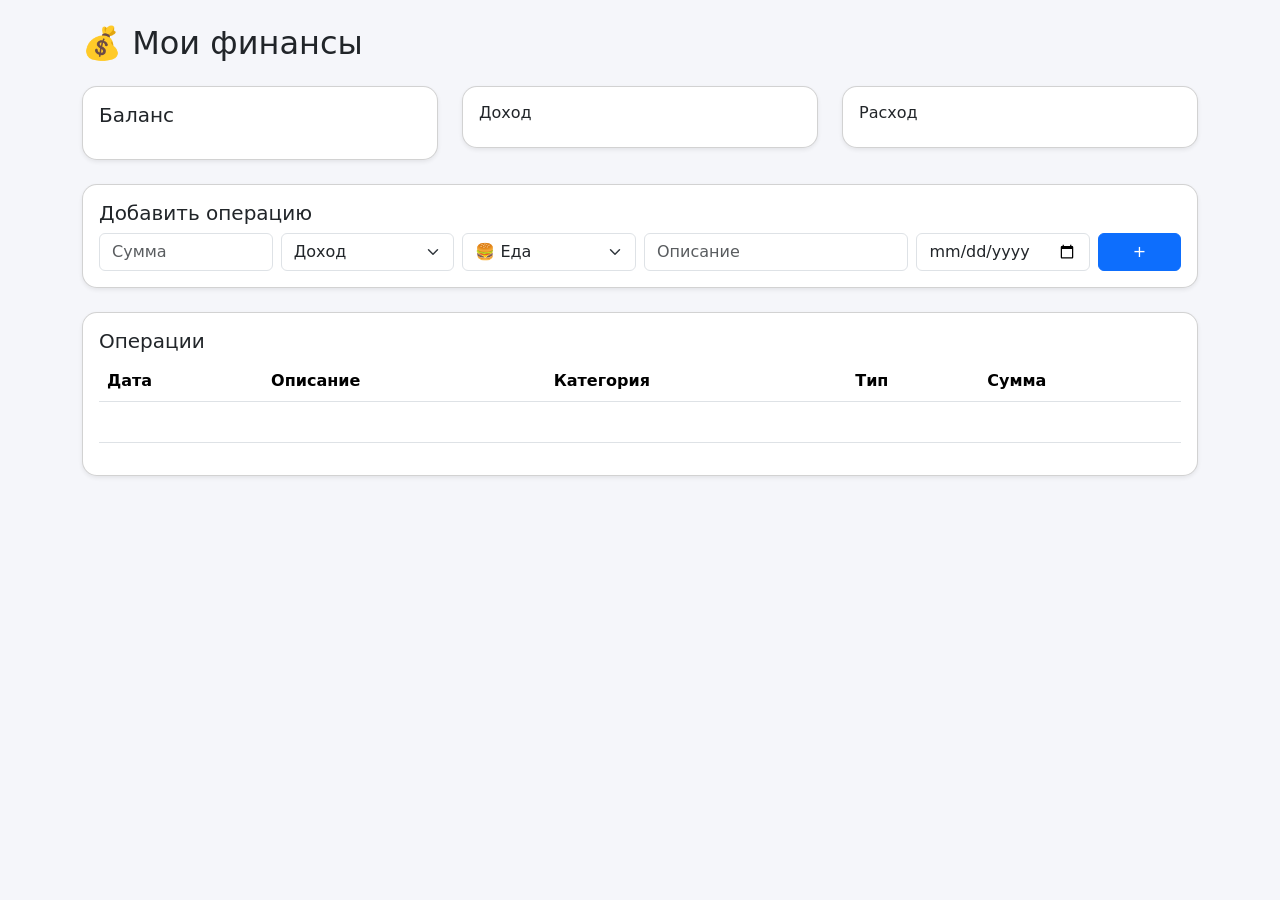
==== src/main/resources/templates/index.html @ eb11fa82 "initial commit" ====
<!DOCTYPE html>
<html xmlns:th="http://www.thymeleaf.org">
<head>
    <meta charset="UTF-8">
    <title>Finance App</title>

    <!-- Bootstrap -->
    <link href="https://cdn.jsdelivr.net/npm/bootstrap@5.3.0/dist/css/bootstrap.min.css" rel="stylesheet">

    <style>
        body {
            background: #f5f6fa;
        }

        .card {
            border-radius: 15px;
        }

        .income {
            color: green;
            font-weight: bold;
        }

        .expense {
            color: red;
            font-weight: bold;
        }

        .badge {
            padding: 6px 10px;
            border-radius: 10px;
            color: #000;
        }

        .category-food {
            background: #ffeaa7;
        }

        .category-transport {
            background: #81ecec;
        }

        .category-salary {
            background: #55efc4;
        }

        .category-other {
            background: #dfe6e9;
        }
    </style>
</head>

<body class="container py-4">

<h2 class="mb-4">💰 Мои финансы</h2>

<!-- Баланс -->
<div class="row mb-4">
    <div class="col-md-4">
        <div class="card p-3 shadow-sm">
            <h5>Баланс</h5>
            <h3 th:text="${balance}"></h3>
        </div>
    </div>

    <div class="col-md-4">
        <div class="card p-3 shadow-sm">
            <h6>Доход</h6>
            <span class="income" th:text="${income}"></span>
        </div>
    </div>

    <div class="col-md-4">
        <div class="card p-3 shadow-sm">
            <h6>Расход</h6>
            <span class="expense" th:text="${expense}"></span>
        </div>
    </div>
</div>

<!-- Форма -->
<div class="card p-3 mb-4 shadow-sm">
    <h5>Добавить операцию</h5>

    <form method="post" action="/add" class="row g-2">
        <input type="hidden" name="userId" th:value="${userId}"/>

        <div class="col-md-2">
            <input class="form-control" type="number" step="0.01" name="amount" placeholder="Сумма" required>
        </div>

        <div class="col-md-2">
            <select class="form-select" name="type">
                <option value="INCOME">Доход</option>
                <option value="EXPENSE">Расход</option>
            </select>
        </div>

        <div class="col-md-2">
            <select class="form-select" name="category">
                <option value="FOOD">🍔 Еда</option>
                <option value="TRANSPORT">🚗 Транспорт</option>
                <option value="SALARY">💰 Зарплата</option>
                <option value="OTHER">📦 Другое</option>
            </select>
        </div>

        <div class="col-md-3">
            <input class="form-control" type="text" name="description" placeholder="Описание">
        </div>

        <div class="col-md-2">
            <input class="form-control" type="date" name="date" required>
        </div>

        <div class="col-md-1">
            <button class="btn btn-primary w-100">+</button>
        </div>
    </form>
</div>

<!-- Таблица -->
<div class="card p-3 shadow-sm">
    <h5>Операции</h5>

    <table class="table">
        <thead>
        <tr>
            <th>Дата</th>
            <th>Описание</th>
            <th>Категория</th>
            <th>Тип</th>
            <th>Сумма</th>
        </tr>
        </thead>

        <tbody>
        <tr th:each="t : ${transactions}">
            <td th:text="${t.date}"></td>
            <td th:text="${t.description}"></td>

            <!-- Категория -->
            <td>
                <span class="badge"
                    th:text="${t.category != null ? t.category : 'OTHER'}"
                    th:classappend="'category-' + ${(t.category != null ? t.category : 'OTHER').toLowerCase()}">
                </span>
            </td>

            <!-- Тип -->
            <td>
                <span th:text="${t.type}"
                      th:classappend="${t.type == 'INCOME'} ? 'income' : 'expense'">
                </span>
            </td>

            <!-- Сумма -->
            <td th:text="${t.amount}"></td>
        </tr>
        </tbody>
    </table>
</div>

</body>
</html>
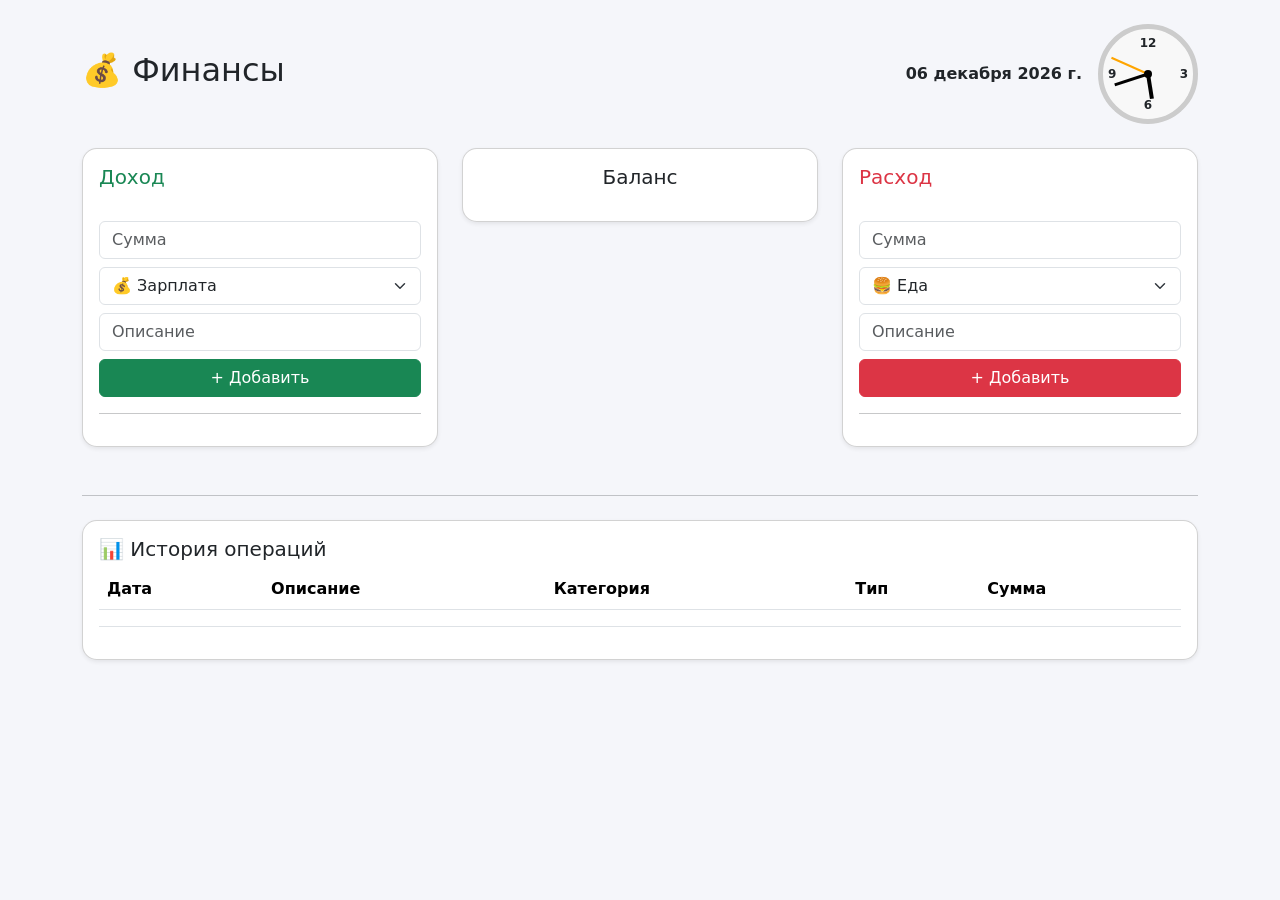
==== commit 3861478c: "first version finance app" ====
--- a/src/main/resources/templates/index.html
+++ b/src/main/resources/templates/index.html
@@ -47,81 +47,271 @@
         .category-other {
             background: #dfe6e9;
         }
+
+        .clock {
+            width: 80px;
+            height: 80px;
+            border: 4px solid #333;
+            border-radius: 50%;
+            position: relative;
+            background: white;
+        }
+
+        .hand {
+            position: absolute;
+            bottom: 50%;
+            left: 50%;
+            transform-origin: bottom;
+            transform: translateX(-50%);
+        }
+
+        .hour {
+            width: 4px;
+            height: 20px;
+            background: black;
+        }
+
+        .minute {
+            width: 3px;
+            height: 28px;
+            background: black;
+        }
+
+        .second {
+            width: 2px;
+            height: 32px;
+            background: red;
+        }
+
+        .center-dot {
+            width: 6px;
+            height: 6px;
+            background: black;
+            border-radius: 50%;
+            position: absolute;
+            top: 50%;
+            left: 50%;
+            transform: translate(-50%, -50%);
+        }
+        .clock {
+            width: 100px;
+            height: 100px;
+            border: 5px solid #ccc;
+            border-radius: 50%;
+            position: relative;
+            background: #f8f8f8;
+        }
+
+        .hand {
+            position: absolute;
+            bottom: 50%;
+            left: 50%;
+            transform-origin: bottom;
+            transform: translateX(-50%);
+        }
+
+        .hour {
+            width: 4px;
+            height: 25px;
+            background: black;
+        }
+
+        .minute {
+            width: 3px;
+            height: 35px;
+            background: black;
+        }
+
+        .second {
+            width: 2px;
+            height: 40px;
+            background: orange;
+        }
+
+        .center-dot {
+            width: 8px;
+            height: 8px;
+            background: black;
+            border-radius: 50%;
+            position: absolute;
+            top: 50%;
+            left: 50%;
+            transform: translate(-50%, -50%);
+        }
+
+        /* цифры */
+        .number {
+            position: absolute;
+            font-size: 12px;
+            font-weight: bold;
+        }
+
+        .n12 { top: 5px; left: 50%; transform: translateX(-50%); }
+        .n3  { right: 5px; top: 50%; transform: translateY(-50%); }
+        .n6  { bottom: 5px; left: 50%; transform: translateX(-50%); }
+        .n9  { left: 5px; top: 50%; transform: translateY(-50%); }
     </style>
 </head>
 
+<script>
+    document.addEventListener("DOMContentLoaded", function () {
+
+        function updateClock() {
+            const now = new Date();
+
+            const sec = now.getSeconds();
+            const min = now.getMinutes();
+            const hour = now.getHours();
+
+            const secDeg = sec * 6;
+            const minDeg = min * 6;
+            const hourDeg = (hour % 12) * 30 + min * 0.5;
+
+            document.getElementById("second").style.transform =
+                `translateX(-50%) rotate(${secDeg}deg)`;
+
+            document.getElementById("minute").style.transform =
+                `translateX(-50%) rotate(${minDeg}deg)`;
+
+            document.getElementById("hour").style.transform =
+                `translateX(-50%) rotate(${hourDeg}deg)`;
+
+            // 📅 дата
+            const date = now.toLocaleDateString('ru-RU', {
+                day: '2-digit',
+                month: 'long',
+                year: 'numeric'
+            });
+
+            document.getElementById("date").innerText = date;
+        }
+
+        setInterval(updateClock, 1000);
+        updateClock();
+
+    });
+</script>
+
 <body class="container py-4">
 
-<h2 class="mb-4">💰 Мои финансы</h2>
-
-<!-- Баланс -->
-<div class="row mb-4">
+<div class="d-flex justify-content-between align-items-center mb-4">
+    <h2>💰 Финансы</h2>
+
+    <div class="d-flex align-items-center gap-3">
+
+        <!-- 📅 дата -->
+        <div id="date" class="fw-bold"></div>
+
+        <!-- 🕐 часы -->
+        <div class="clock">
+            <div class="hand hour" id="hour"></div>
+            <div class="hand minute" id="minute"></div>
+            <div class="hand second" id="second"></div>
+            <div class="center-dot"></div>
+
+            <div class="number n12">12</div>
+            <div class="number n3">3</div>
+            <div class="number n6">6</div>
+            <div class="number n9">9</div>
+        </div>
+
+    </div>
+</div>
+
+<div class="row">
+
+    <!-- ДОХОД -->
     <div class="col-md-4">
         <div class="card p-3 shadow-sm">
-            <h5>Баланс</h5>
-            <h3 th:text="${balance}"></h3>
+
+            <h5 class="text-success">Доход</h5>
+            <h3 th:text="${income}"></h3>
+
+            <!-- мини форма -->
+            <form method="post" action="/add" class="mt-3">
+                <input type="hidden" name="userId" th:value="${userId}"/>
+
+                <input class="form-control mb-2" type="number" name="amount" placeholder="Сумма" required>
+                <input type="hidden" name="type" value="INCOME">
+
+                <select class="form-select mb-2" name="category">
+                    <option value="SALARY">💰 Зарплата</option>
+                    <option value="BONUS">🎁 Бонус</option>
+                </select>
+
+
+                <input class="form-control mb-2" type="text" name="description" placeholder="Описание">
+
+                <button class="btn btn-success w-100">+ Добавить</button>
+            </form>
+
+            <hr>
+
+            <!-- список -->
+            <div th:each="t : ${transactions}">
+                <div th:if="${t.type == 'INCOME'}">
+                    <span th:text="${t.description}"></span>
+                    <span class="text-success" th:text="${t.amount}"></span>
+                </div>
+            </div>
+
         </div>
     </div>
 
+    <!-- БАЛАНС -->
+    <div class="col-md-4">
+        <div class="card p-3 shadow-sm text-center">
+
+            <h5>Баланс</h5>
+            <h1 th:text="${balance}"></h1>
+
+        </div>
+    </div>
+
+    <!-- РАСХОД -->
     <div class="col-md-4">
         <div class="card p-3 shadow-sm">
-            <h6>Доход</h6>
-            <span class="income" th:text="${income}"></span>
+
+            <h5 class="text-danger">Расход</h5>
+            <h3 th:text="${expense}"></h3>
+
+            <!-- мини форма -->
+            <form method="post" action="/add" class="mt-3">
+                <input type="hidden" name="userId" th:value="${userId}"/>
+
+                <input class="form-control mb-2" type="number" name="amount" placeholder="Сумма" required>
+                <input type="hidden" name="type" value="EXPENSE">
+
+                <select class="form-select mb-2" name="category">
+                    <option value="FOOD">🍔 Еда</option>
+                    <option value="TRANSPORT">🚗 Транспорт</option>
+                </select>
+
+
+                <input class="form-control mb-2" type="text" name="description" placeholder="Описание">
+
+                <button class="btn btn-danger w-100">+ Добавить</button>
+            </form>
+
+            <hr>
+
+            <!-- список -->
+            <div th:each="t : ${transactions}">
+                <div th:if="${t.type == 'EXPENSE'}">
+                    <span th:text="${t.description}"></span>
+                    <span class="text-danger" th:text="${t.amount}"></span>
+                </div>
+            </div>
+
         </div>
     </div>
 
-    <div class="col-md-4">
-        <div class="card p-3 shadow-sm">
-            <h6>Расход</h6>
-            <span class="expense" th:text="${expense}"></span>
-        </div>
-    </div>
 </div>
 
-<!-- Форма -->
-<div class="card p-3 mb-4 shadow-sm">
-    <h5>Добавить операцию</h5>
-
-    <form method="post" action="/add" class="row g-2">
-        <input type="hidden" name="userId" th:value="${userId}"/>
-
-        <div class="col-md-2">
-            <input class="form-control" type="number" step="0.01" name="amount" placeholder="Сумма" required>
-        </div>
-
-        <div class="col-md-2">
-            <select class="form-select" name="type">
-                <option value="INCOME">Доход</option>
-                <option value="EXPENSE">Расход</option>
-            </select>
-        </div>
-
-        <div class="col-md-2">
-            <select class="form-select" name="category">
-                <option value="FOOD">🍔 Еда</option>
-                <option value="TRANSPORT">🚗 Транспорт</option>
-                <option value="SALARY">💰 Зарплата</option>
-                <option value="OTHER">📦 Другое</option>
-            </select>
-        </div>
-
-        <div class="col-md-3">
-            <input class="form-control" type="text" name="description" placeholder="Описание">
-        </div>
-
-        <div class="col-md-2">
-            <input class="form-control" type="date" name="date" required>
-        </div>
-
-        <div class="col-md-1">
-            <button class="btn btn-primary w-100">+</button>
-        </div>
-    </form>
-</div>
-
-<!-- Таблица -->
-<div class="card p-3 shadow-sm">
-    <h5>Операции</h5>
+<hr class="mt-5">
+
+<div class="card p-3 shadow-sm mt-4">
+    <h5>📊 История операций</h5>
 
     <table class="table">
         <thead>
@@ -136,26 +326,19 @@
 
         <tbody>
         <tr th:each="t : ${transactions}">
-            <td th:text="${t.date}"></td>
+            <td th:text="${#temporals.format(t.date, 'dd.MM.yyyy HH:mm')}"></td>
             <td th:text="${t.description}"></td>
 
-            <!-- Категория -->
+            <td th:text="${t.category}"></td>
+
             <td>
-                <span class="badge"
-                    th:text="${t.category != null ? t.category : 'OTHER'}"
-                    th:classappend="'category-' + ${(t.category != null ? t.category : 'OTHER').toLowerCase()}">
+                <span th:text="${t.type}"
+                      th:classappend="${t.type == 'INCOME'} ? 'text-success' : 'text-danger'">
                 </span>
             </td>
 
-            <!-- Тип -->
-            <td>
-                <span th:text="${t.type}"
-                      th:classappend="${t.type == 'INCOME'} ? 'income' : 'expense'">
-                </span>
-            </td>
-
-            <!-- Сумма -->
             <td th:text="${t.amount}"></td>
+
         </tr>
         </tbody>
     </table>
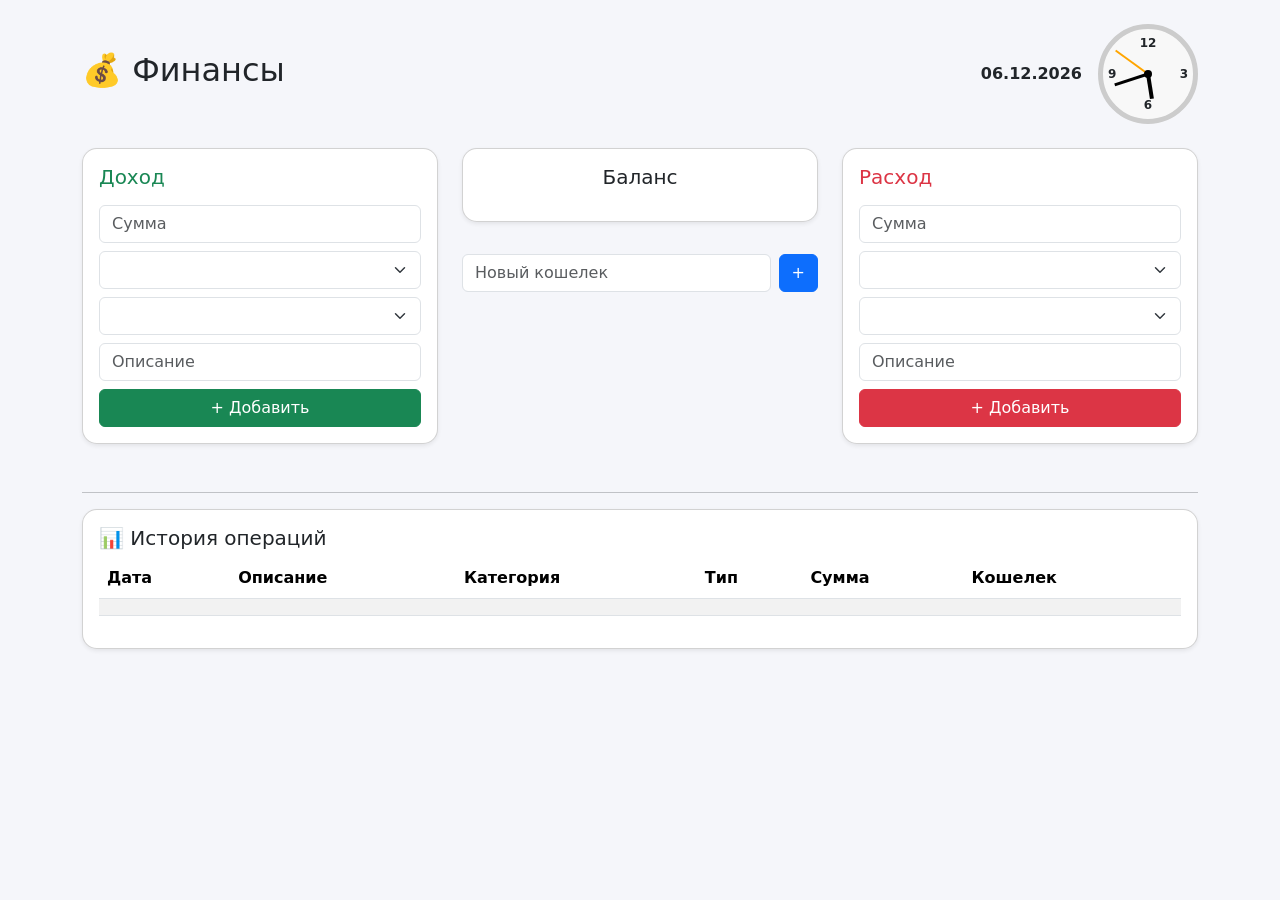
==== commit 8c5c5a49: "third version finance app" ====
--- a/src/main/resources/templates/index.html
+++ b/src/main/resources/templates/index.html
@@ -4,95 +4,12 @@
     <meta charset="UTF-8">
     <title>Finance App</title>
 
-    <!-- Bootstrap -->
     <link href="https://cdn.jsdelivr.net/npm/bootstrap@5.3.0/dist/css/bootstrap.min.css" rel="stylesheet">
 
     <style>
-        body {
-            background: #f5f6fa;
-        }
-
-        .card {
-            border-radius: 15px;
-        }
-
-        .income {
-            color: green;
-            font-weight: bold;
-        }
-
-        .expense {
-            color: red;
-            font-weight: bold;
-        }
-
-        .badge {
-            padding: 6px 10px;
-            border-radius: 10px;
-            color: #000;
-        }
-
-        .category-food {
-            background: #ffeaa7;
-        }
-
-        .category-transport {
-            background: #81ecec;
-        }
-
-        .category-salary {
-            background: #55efc4;
-        }
-
-        .category-other {
-            background: #dfe6e9;
-        }
-
-        .clock {
-            width: 80px;
-            height: 80px;
-            border: 4px solid #333;
-            border-radius: 50%;
-            position: relative;
-            background: white;
-        }
-
-        .hand {
-            position: absolute;
-            bottom: 50%;
-            left: 50%;
-            transform-origin: bottom;
-            transform: translateX(-50%);
-        }
-
-        .hour {
-            width: 4px;
-            height: 20px;
-            background: black;
-        }
-
-        .minute {
-            width: 3px;
-            height: 28px;
-            background: black;
-        }
-
-        .second {
-            width: 2px;
-            height: 32px;
-            background: red;
-        }
-
-        .center-dot {
-            width: 6px;
-            height: 6px;
-            background: black;
-            border-radius: 50%;
-            position: absolute;
-            top: 50%;
-            left: 50%;
-            transform: translate(-50%, -50%);
-        }
+        body { background: #f5f6fa; }
+        .card { border-radius: 15px; }
+
         .clock {
             width: 100px;
             height: 100px;
@@ -110,23 +27,9 @@
             transform: translateX(-50%);
         }
 
-        .hour {
-            width: 4px;
-            height: 25px;
-            background: black;
-        }
-
-        .minute {
-            width: 3px;
-            height: 35px;
-            background: black;
-        }
-
-        .second {
-            width: 2px;
-            height: 40px;
-            background: orange;
-        }
+        .hour { width: 4px; height: 25px; background: black; }
+        .minute { width: 3px; height: 35px; background: black; }
+        .second { width: 2px; height: 40px; background: orange; }
 
         .center-dot {
             width: 8px;
@@ -139,7 +42,6 @@
             transform: translate(-50%, -50%);
         }
 
-        /* цифры */
         .number {
             position: absolute;
             font-size: 12px;
@@ -153,56 +55,15 @@
     </style>
 </head>
 
-<script>
-    document.addEventListener("DOMContentLoaded", function () {
-
-        function updateClock() {
-            const now = new Date();
-
-            const sec = now.getSeconds();
-            const min = now.getMinutes();
-            const hour = now.getHours();
-
-            const secDeg = sec * 6;
-            const minDeg = min * 6;
-            const hourDeg = (hour % 12) * 30 + min * 0.5;
-
-            document.getElementById("second").style.transform =
-                `translateX(-50%) rotate(${secDeg}deg)`;
-
-            document.getElementById("minute").style.transform =
-                `translateX(-50%) rotate(${minDeg}deg)`;
-
-            document.getElementById("hour").style.transform =
-                `translateX(-50%) rotate(${hourDeg}deg)`;
-
-            // 📅 дата
-            const date = now.toLocaleDateString('ru-RU', {
-                day: '2-digit',
-                month: 'long',
-                year: 'numeric'
-            });
-
-            document.getElementById("date").innerText = date;
-        }
-
-        setInterval(updateClock, 1000);
-        updateClock();
-
-    });
-</script>
-
 <body class="container py-4">
 
+<!-- ШАПКА -->
 <div class="d-flex justify-content-between align-items-center mb-4">
     <h2>💰 Финансы</h2>
 
     <div class="d-flex align-items-center gap-3">
-
-        <!-- 📅 дата -->
         <div id="date" class="fw-bold"></div>
 
-        <!-- 🕐 часы -->
         <div class="clock">
             <div class="hand hour" id="hour"></div>
             <div class="hand minute" id="minute"></div>
@@ -214,7 +75,6 @@
             <div class="number n6">6</div>
             <div class="number n9">9</div>
         </div>
-
     </div>
 </div>
 
@@ -223,86 +83,73 @@
     <!-- ДОХОД -->
     <div class="col-md-4">
         <div class="card p-3 shadow-sm">
-
             <h5 class="text-success">Доход</h5>
             <h3 th:text="${income}"></h3>
 
-            <!-- мини форма -->
-            <form method="post" action="/add" class="mt-3">
+            <form method="post" action="/add">
                 <input type="hidden" name="userId" th:value="${userId}"/>
-
                 <input class="form-control mb-2" type="number" name="amount" placeholder="Сумма" required>
                 <input type="hidden" name="type" value="INCOME">
 
                 <select class="form-select mb-2" name="category">
-                    <option value="SALARY">💰 Зарплата</option>
-                    <option value="BONUS">🎁 Бонус</option>
-                </select>
-
-
-                <input class="form-control mb-2" type="text" name="description" placeholder="Описание">
+                    <option th:each="c : ${incomeCategories}" th:value="${c}" th:text="${c}"></option>
+                </select>
+
+                <select class="form-select mb-2" name="wallet">
+                    <option th:each="w : ${wallets}" th:value="${w}" th:text="${w}"></option>
+                </select>
+
+                <input class="form-control mb-2" name="description" placeholder="Описание">
 
                 <button class="btn btn-success w-100">+ Добавить</button>
             </form>
-
-            <hr>
-
-            <!-- список -->
-            <div th:each="t : ${transactions}">
-                <div th:if="${t.type == 'INCOME'}">
-                    <span th:text="${t.description}"></span>
-                    <span class="text-success" th:text="${t.amount}"></span>
-                </div>
-            </div>
-
         </div>
     </div>
 
     <!-- БАЛАНС -->
     <div class="col-md-4">
         <div class="card p-3 shadow-sm text-center">
-
             <h5>Баланс</h5>
             <h1 th:text="${balance}"></h1>
-
-        </div>
+        </div>
+
+        <div class="mt-3" th:each="e : ${walletBalances}">
+            <div class="d-flex justify-content-between">
+                <span th:text="${e.key}"></span>
+                <strong th:text="${e.value}"></strong>
+            </div>
+        </div>
+
+        <form method="post" action="/add-wallet" class="d-flex gap-2 mt-3">
+            <input type="hidden" name="userId" th:value="${userId}"/>
+            <input type="text" name="wallet" class="form-control" placeholder="Новый кошелек" required>
+            <button class="btn btn-primary">+</button>
+        </form>
     </div>
 
     <!-- РАСХОД -->
     <div class="col-md-4">
         <div class="card p-3 shadow-sm">
-
             <h5 class="text-danger">Расход</h5>
             <h3 th:text="${expense}"></h3>
 
-            <!-- мини форма -->
-            <form method="post" action="/add" class="mt-3">
+            <form method="post" action="/add">
                 <input type="hidden" name="userId" th:value="${userId}"/>
-
                 <input class="form-control mb-2" type="number" name="amount" placeholder="Сумма" required>
                 <input type="hidden" name="type" value="EXPENSE">
 
                 <select class="form-select mb-2" name="category">
-                    <option value="FOOD">🍔 Еда</option>
-                    <option value="TRANSPORT">🚗 Транспорт</option>
-                </select>
-
-
-                <input class="form-control mb-2" type="text" name="description" placeholder="Описание">
+                    <option th:each="c : ${expenseCategories}" th:value="${c}" th:text="${c}"></option>
+                </select>
+
+                <select class="form-select mb-2" name="wallet">
+                    <option th:each="w : ${wallets}" th:value="${w}" th:text="${w}"></option>
+                </select>
+
+                <input class="form-control mb-2" name="description" placeholder="Описание">
 
                 <button class="btn btn-danger w-100">+ Добавить</button>
             </form>
-
-            <hr>
-
-            <!-- список -->
-            <div th:each="t : ${transactions}">
-                <div th:if="${t.type == 'EXPENSE'}">
-                    <span th:text="${t.description}"></span>
-                    <span class="text-danger" th:text="${t.amount}"></span>
-                </div>
-            </div>
-
         </div>
     </div>
 
@@ -310,10 +157,11 @@
 
 <hr class="mt-5">
 
-<div class="card p-3 shadow-sm mt-4">
+<!-- ИСТОРИЯ -->
+<div class="card p-3 shadow-sm">
     <h5>📊 История операций</h5>
 
-    <table class="table">
+    <table class="table table-striped">
         <thead>
         <tr>
             <th>Дата</th>
@@ -321,6 +169,7 @@
             <th>Категория</th>
             <th>Тип</th>
             <th>Сумма</th>
+            <th>Кошелек</th>
         </tr>
         </thead>
 
@@ -328,21 +177,41 @@
         <tr th:each="t : ${transactions}">
             <td th:text="${#temporals.format(t.date, 'dd.MM.yyyy HH:mm')}"></td>
             <td th:text="${t.description}"></td>
-
             <td th:text="${t.category}"></td>
-
-            <td>
-                <span th:text="${t.type}"
-                      th:classappend="${t.type == 'INCOME'} ? 'text-success' : 'text-danger'">
-                </span>
-            </td>
-
+            <td th:text="${t.type}"
+                th:classappend="${t.type == 'INCOME'} ? 'text-success' : 'text-danger'"></td>
             <td th:text="${t.amount}"></td>
-
+            <td th:text="${t.wallet}"></td>
         </tr>
         </tbody>
     </table>
 </div>
 
+<!-- ЧАСЫ -->
+<script>
+    function updateClock() {
+        const now = new Date();
+
+        const sec = now.getSeconds();
+        const min = now.getMinutes();
+        const hour = now.getHours();
+
+        document.getElementById("second").style.transform =
+            `translateX(-50%) rotate(${sec * 6}deg)`;
+
+        document.getElementById("minute").style.transform =
+            `translateX(-50%) rotate(${min * 6}deg)`;
+
+        document.getElementById("hour").style.transform =
+            `translateX(-50%) rotate(${(hour % 12) * 30 + min * 0.5}deg)`;
+
+        document.getElementById("date").innerText =
+            now.toLocaleDateString('ru-RU');
+    }
+
+    setInterval(updateClock, 1000);
+    updateClock();
+</script>
+
 </body>
 </html>
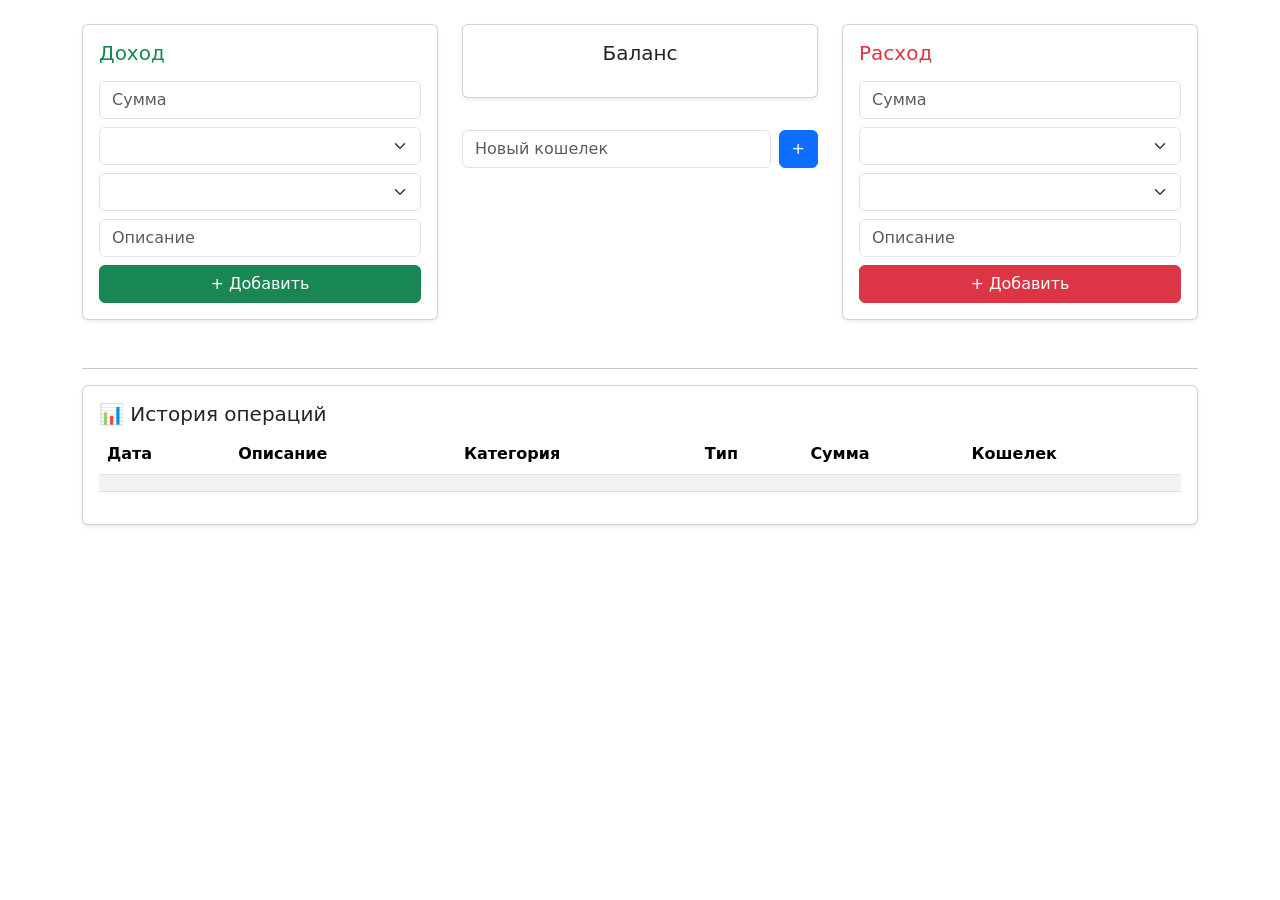
==== commit e47b6e15: "add user registration" ====
--- a/src/main/resources/templates/index.html
+++ b/src/main/resources/templates/index.html
@@ -6,77 +6,14 @@
 
     <link href="https://cdn.jsdelivr.net/npm/bootstrap@5.3.0/dist/css/bootstrap.min.css" rel="stylesheet">
 
-    <style>
-        body { background: #f5f6fa; }
-        .card { border-radius: 15px; }
-
-        .clock {
-            width: 100px;
-            height: 100px;
-            border: 5px solid #ccc;
-            border-radius: 50%;
-            position: relative;
-            background: #f8f8f8;
-        }
-
-        .hand {
-            position: absolute;
-            bottom: 50%;
-            left: 50%;
-            transform-origin: bottom;
-            transform: translateX(-50%);
-        }
-
-        .hour { width: 4px; height: 25px; background: black; }
-        .minute { width: 3px; height: 35px; background: black; }
-        .second { width: 2px; height: 40px; background: orange; }
-
-        .center-dot {
-            width: 8px;
-            height: 8px;
-            background: black;
-            border-radius: 50%;
-            position: absolute;
-            top: 50%;
-            left: 50%;
-            transform: translate(-50%, -50%);
-        }
-
-        .number {
-            position: absolute;
-            font-size: 12px;
-            font-weight: bold;
-        }
-
-        .n12 { top: 5px; left: 50%; transform: translateX(-50%); }
-        .n3  { right: 5px; top: 50%; transform: translateY(-50%); }
-        .n6  { bottom: 5px; left: 50%; transform: translateX(-50%); }
-        .n9  { left: 5px; top: 50%; transform: translateY(-50%); }
-    </style>
+    <!-- 👉 подключаем стили header -->
+    <link rel="stylesheet" th:href="@{/css/header.css}">
 </head>
 
 <body class="container py-4">
 
-<!-- ШАПКА -->
-<div class="d-flex justify-content-between align-items-center mb-4">
-    <h2>💰 Финансы</h2>
-
-    <div class="d-flex align-items-center gap-3">
-        <div id="date" class="fw-bold"></div>
-
-        <div class="clock">
-            <div class="hand hour" id="hour"></div>
-            <div class="hand minute" id="minute"></div>
-            <div class="hand second" id="second"></div>
-            <div class="center-dot"></div>
-
-            <div class="number n12">12</div>
-            <div class="number n3">3</div>
-            <div class="number n6">6</div>
-            <div class="number n9">9</div>
-        </div>
-    </div>
-</div>
+<!-- 👉 подключаем header -->
+<div th:replace="fragments/header :: header"></div>
 
 <div class="row">
 
@@ -187,31 +124,8 @@
     </table>
 </div>
 
-<!-- ЧАСЫ -->
-<script>
-    function updateClock() {
-        const now = new Date();
-
-        const sec = now.getSeconds();
-        const min = now.getMinutes();
-        const hour = now.getHours();
-
-        document.getElementById("second").style.transform =
-            `translateX(-50%) rotate(${sec * 6}deg)`;
-
-        document.getElementById("minute").style.transform =
-            `translateX(-50%) rotate(${min * 6}deg)`;
-
-        document.getElementById("hour").style.transform =
-            `translateX(-50%) rotate(${(hour % 12) * 30 + min * 0.5}deg)`;
-
-        document.getElementById("date").innerText =
-            now.toLocaleDateString('ru-RU');
-    }
-
-    setInterval(updateClock, 1000);
-    updateClock();
-</script>
+<!-- 👉 подключаем JS часов -->
+<script th:src="@{/js/clock.js}"></script>
 
 </body>
 </html>
